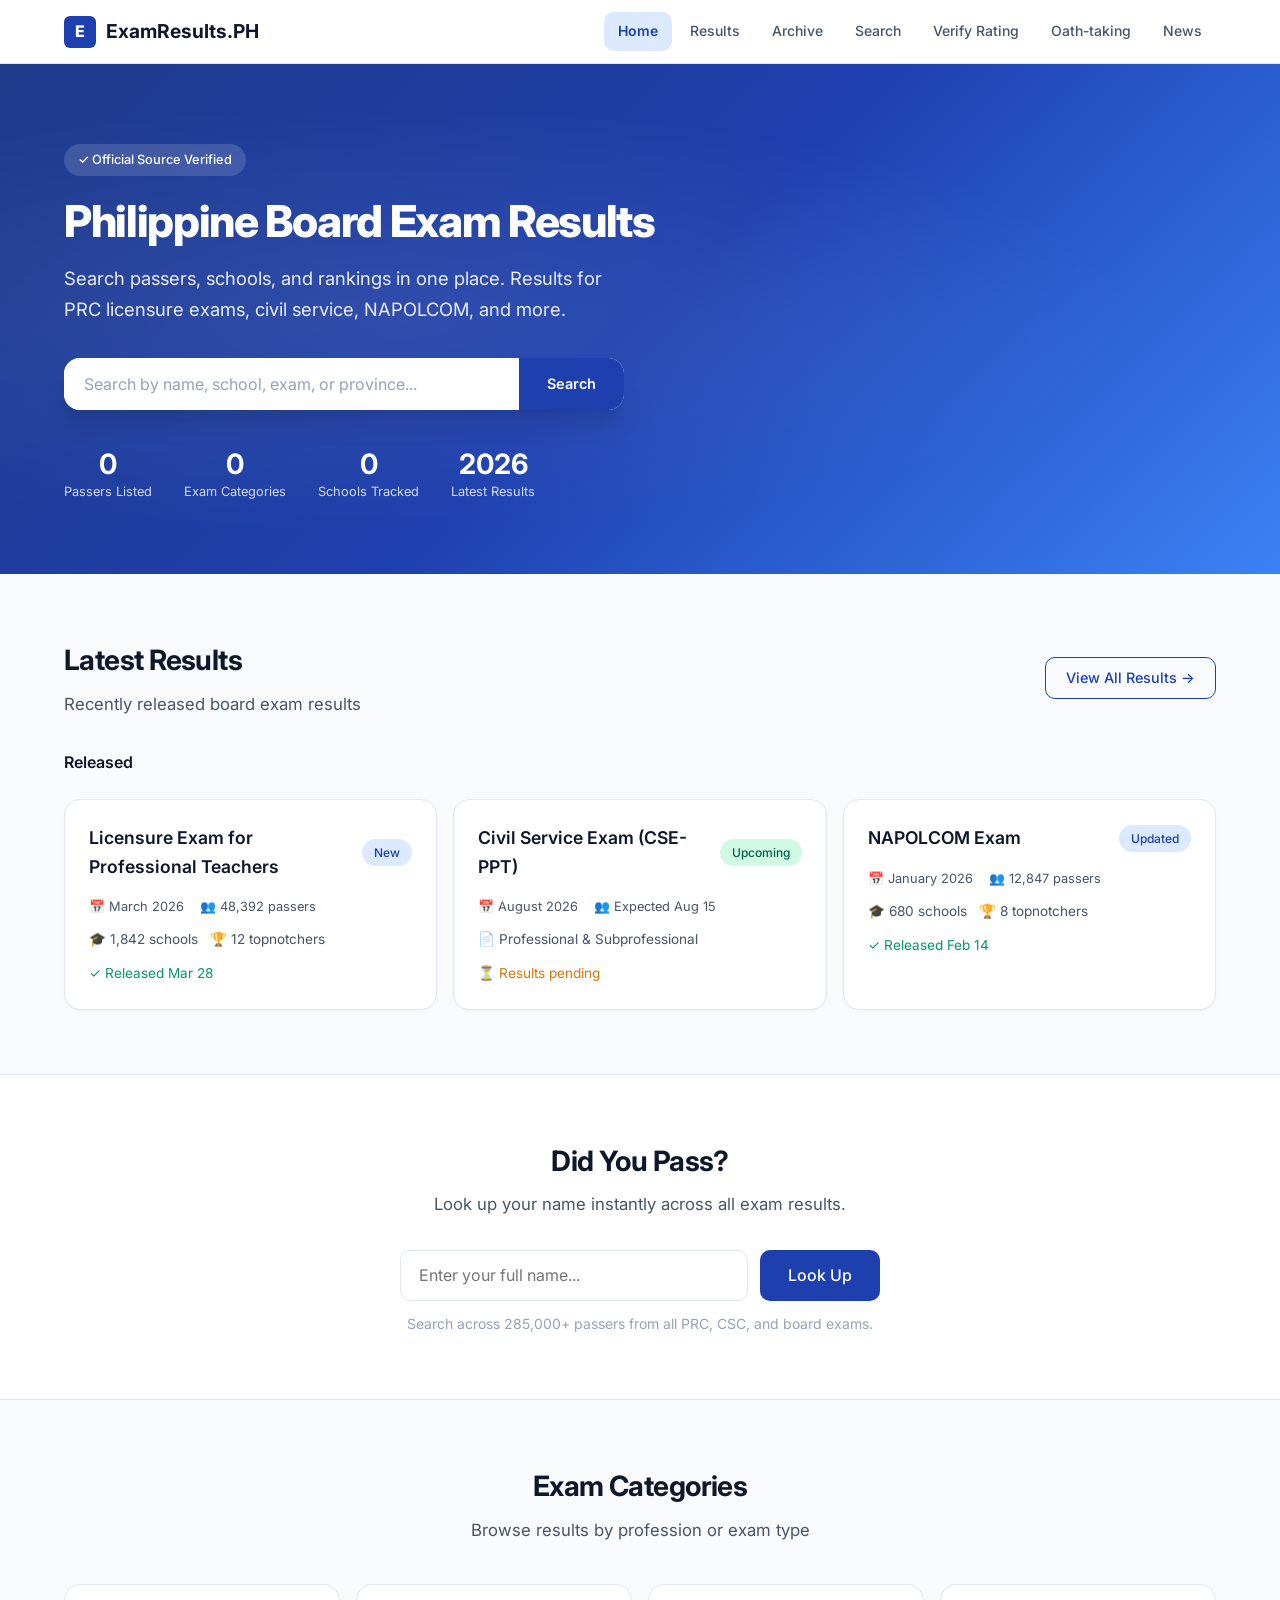
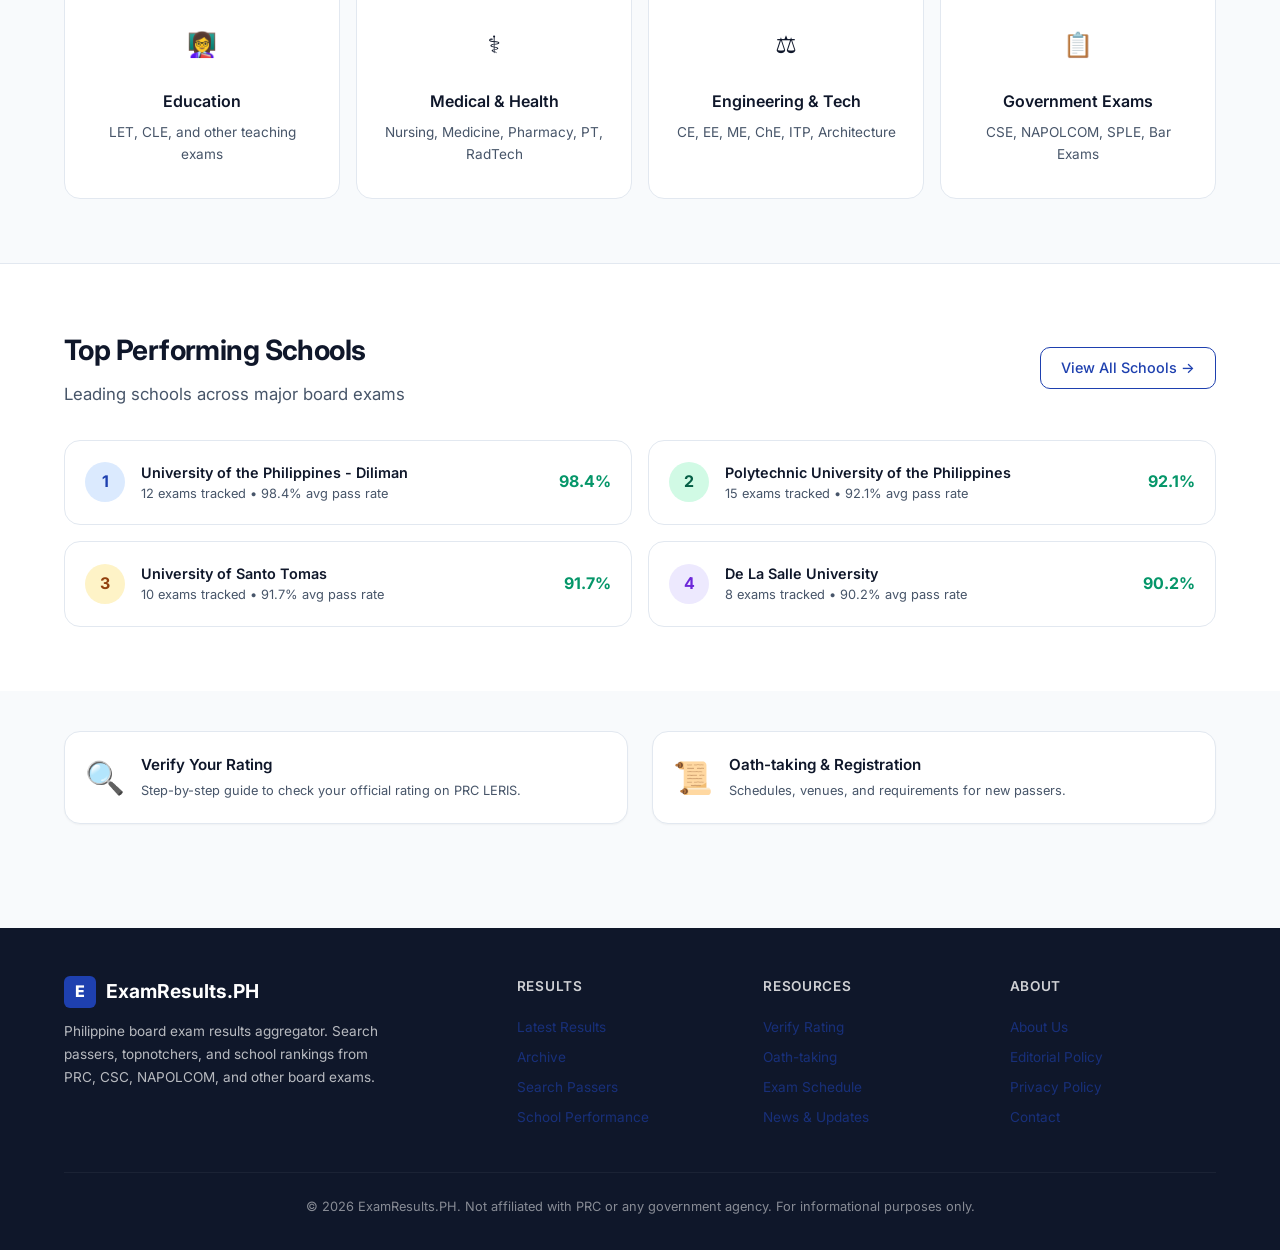
==== index.html @ b1b91e36 "Add files via upload" ====
<!DOCTYPE html>
<html lang="en">
<head>
  <meta charset="UTF-8">
  <meta name="viewport" content="width=device-width, initial-scale=1.0">
  <title>ExamResults.PH — Philippine Board Exam Results</title>
  <meta name="description" content="Search Philippine board exam passers, topnotchers, and school rankings. Results for PRC licensure exams, civil service, NAPOLCOM, and more.">
  <link rel="preconnect" href="https://fonts.googleapis.com">
  <link rel="preconnect" href="https://fonts.gstatic.com" crossorigin>
  <link href="https://fonts.googleapis.com/css2?family=Inter:wght@400;500;600;700;800&display=swap" rel="stylesheet">
  <link rel="stylesheet" href="assets/css/style.css">
  <link rel="canonical" href="https://examresults.ph/">
  <script type="application/ld+json">
  {
    "@context": "https://schema.org",
    "@type": "CollectionPage",
    "name": "Philippine Board Exam Results",
    "description": "Latest Philippine board exam results, passers list, topnotchers, and school rankings."
  }
  </script>
</head>
<body>

  <header class="site-header">
    <div class="header-inner">
      <a href="index.html" class="logo">
        <span class="logo-icon">E</span>
        <span>ExamResults.PH</span>
      </a>
      <nav class="nav" role="navigation" aria-label="Main navigation">
        <a href="index.html" class="active">Home</a>
        <a href="results.html">Results</a>
        <a href="archive.html">Archive</a>
        <a href="search.html">Search</a>
        <a href="verification.html">Verify Rating</a>
        <a href="oathtaking.html">Oath-taking</a>
        <a href="news.html">News</a>
      </nav>
      <button class="nav-toggle hide-desktop" aria-label="Toggle menu" aria-expanded="false">☰</button>
    </div>
  </header>

  <section class="hero">
    <div class="container">
      <div class="hero-content">
        <div class="hero-badge">✓ Official Source Verified</div>
        <h1 class="hero-title">Philippine Board Exam Results</h1>
        <p class="hero-text">Search passers, schools, and rankings in one place. Results for PRC licensure exams, civil service, NAPOLCOM, and more.</p>
        <form class="hero-search" action="search.html" method="get">
          <input type="text" name="q" placeholder="Search by name, school, exam, or province..." aria-label="Search exam results">
          <button type="submit">Search</button>
        </form>
        <div class="hero-stats">
          <div class="hero-stat">
            <div class="hero-stat-value" data-count="285000">0</div>
            <div class="hero-stat-label">Passers Listed</div>
          </div>
          <div class="hero-stat">
            <div class="hero-stat-value" data-count="180">0</div>
            <div class="hero-stat-label">Exam Categories</div>
          </div>
          <div class="hero-stat">
            <div class="hero-stat-value" data-count="2500">0</div>
            <div class="hero-stat-label">Schools Tracked</div>
          </div>
          <div class="hero-stat">
            <div class="hero-stat-value">2026</div>
            <div class="hero-stat-label">Latest Results</div>
          </div>
        </div>
      </div>
    </div>
  </section>

  <section class="section">
    <div class="container">
      <div class="flex items-center justify-between flex-wrap gap-4" style="margin-bottom:32px">
        <div>
          <h2 class="section-title">Latest Results</h2>
          <p class="section-subtitle" style="margin-bottom:0">Recently released board exam results</p>
        </div>
        <a href="results.html" class="btn btn-outline">View All Results →</a>
      </div>

      <div id="countdown-1"></div>

      <div class="grid" style="grid-template-columns: repeat(auto-fill, minmax(340px, 1fr)); gap:16px; margin-top:24px">
        <a href="exam.html" class="card" style="display:block; text-decoration:none; color:inherit">
          <div class="card-header flex items-center justify-between">
            <span class="card-title">Licensure Exam for Professional Teachers</span>
            <span class="result-card-badge">New</span>
          </div>
          <div class="card-subtitle" style="margin-bottom:12px">
            <span style="display:flex; gap:16px; font-size:0.8rem; color:var(--text-secondary)">
              <span>📅 March 2026</span>
              <span>👥 48,392 passers</span>
            </span>
          </div>
          <div style="font-size:0.85rem; color:var(--text-secondary); display:flex; gap:12px; flex-wrap:wrap">
            <span>🎓 1,842 schools</span>
            <span>🏆 12 topnotchers</span>
            <span style="color:var(--success)">✓ Released Mar 28</span>
          </div>
        </a>
        <a href="exam.html" class="card" style="display:block; text-decoration:none; color:inherit">
          <div class="card-header flex items-center justify-between">
            <span class="card-title">Civil Service Exam (CSE-PPT)</span>
            <span class="result-card-badge" style="background:#d1fae5; color:#065f46">Upcoming</span>
          </div>
          <div class="card-subtitle" style="margin-bottom:12px">
            <span style="display:flex; gap:16px; font-size:0.8rem; color:var(--text-secondary)">
              <span>📅 August 2026</span>
              <span>👥 Expected Aug 15</span>
            </span>
          </div>
          <div style="font-size:0.85rem; color:var(--text-secondary); display:flex; gap:12px; flex-wrap:wrap">
            <span>📄 Professional & Subprofessional</span>
            <span style="color:var(--warning)">⏳ Results pending</span>
          </div>
        </a>
        <a href="exam.html" class="card" style="display:block; text-decoration:none; color:inherit">
          <div class="card-header flex items-center justify-between">
            <span class="card-title">NAPOLCOM Exam</span>
            <span class="result-card-badge">Updated</span>
          </div>
          <div class="card-subtitle" style="margin-bottom:12px">
            <span style="display:flex; gap:16px; font-size:0.8rem; color:var(--text-secondary)">
              <span>📅 January 2026</span>
              <span>👥 12,847 passers</span>
            </span>
          </div>
          <div style="font-size:0.85rem; color:var(--text-secondary); display:flex; gap:12px; flex-wrap:wrap">
            <span>🎓 680 schools</span>
            <span>🏆 8 topnotchers</span>
            <span style="color:var(--success)">✓ Released Feb 14</span>
          </div>
        </a>
      </div>
    </div>
  </section>

  <section class="section" style="background:var(--surface); border-top:1px solid var(--border); border-bottom:1px solid var(--border)">
    <div class="container">
      <div style="max-width:720px; margin:0 auto; text-align:center">
        <h2 class="section-title" style="text-align:center">Did You Pass?</h2>
        <p class="section-subtitle" style="text-align:center; margin:0 auto 32px">Look up your name instantly across all exam results.</p>
        <form action="search.html" method="get" style="display:flex; gap:12px; max-width:480px; margin:0 auto">
          <input type="text" name="q" placeholder="Enter your full name..." style="flex:1; padding:14px 18px; border:1px solid var(--border); border-radius:var(--radius-md); font-size:1rem; font-family:var(--font); outline:none" aria-label="Search your name">
          <button type="submit" class="btn btn-primary btn-lg">Look Up</button>
        </form>
        <p class="text-muted text-sm" style="margin-top:12px">Search across 285,000+ passers from all PRC, CSC, and board exams.</p>
      </div>
    </div>
  </section>

  <section class="section">
    <div class="container">
      <h2 class="section-title" style="text-align:center">Exam Categories</h2>
      <p class="section-subtitle" style="text-align:center; margin:0 auto 40px">Browse results by profession or exam type</p>
      <div class="grid grid-4" style="gap:16px">
        <a href="results.html" class="feature-card" style="text-decoration:none; color:inherit">
          <div class="feature-icon blue">👩‍🏫</div>
          <h3>Education</h3>
          <p>LET, CLE, and other teaching exams</p>
        </a>
        <a href="results.html" class="feature-card" style="text-decoration:none; color:inherit">
          <div class="feature-icon green">⚕️</div>
          <h3>Medical & Health</h3>
          <p>Nursing, Medicine, Pharmacy, PT, RadTech</p>
        </a>
        <a href="results.html" class="feature-card" style="text-decoration:none; color:inherit">
          <div class="feature-icon amber">⚖️</div>
          <h3>Engineering & Tech</h3>
          <p>CE, EE, ME, ChE, ITP, Architecture</p>
        </a>
        <a href="results.html" class="feature-card" style="text-decoration:none; color:inherit">
          <div class="feature-icon purple">📋</div>
          <h3>Government Exams</h3>
          <p>CSE, NAPOLCOM, SPLE, Bar Exams</p>
        </a>
      </div>
    </div>
  </section>

  <section class="section" style="background:var(--surface); border-top:1px solid var(--border)">
    <div class="container">
      <div class="flex items-center justify-between flex-wrap gap-4" style="margin-bottom:32px">
        <div>
          <h2 class="section-title">Top Performing Schools</h2>
          <p class="section-subtitle" style="margin-bottom:0">Leading schools across major board exams</p>
        </div>
        <a href="schools.html" class="btn btn-outline">View All Schools →</a>
      </div>
      <div class="grid grid-2" style="gap:16px">
        <div class="school-card">
          <div class="rank-badge">1</div>
          <div class="school-info">
            <div class="school-name">University of the Philippines - Diliman</div>
            <div class="school-meta">12 exams tracked • 98.4% avg pass rate</div>
          </div>
          <div class="pass-rate">98.4%</div>
        </div>
        <div class="school-card">
          <div class="rank-badge" style="background:#d1fae5; color:#065f46">2</div>
          <div class="school-info">
            <div class="school-name">Polytechnic University of the Philippines</div>
            <div class="school-meta">15 exams tracked • 92.1% avg pass rate</div>
          </div>
          <div class="pass-rate">92.1%</div>
        </div>
        <div class="school-card">
          <div class="rank-badge" style="background:#fef3c7; color:#92400e">3</div>
          <div class="school-info">
            <div class="school-name">University of Santo Tomas</div>
            <div class="school-meta">10 exams tracked • 91.7% avg pass rate</div>
          </div>
          <div class="pass-rate">91.7%</div>
        </div>
        <div class="school-card">
          <div class="rank-badge" style="background:#ede9fe; color:#6d28d9">4</div>
          <div class="school-info">
            <div class="school-name">De La Salle University</div>
            <div class="school-meta">8 exams tracked • 90.2% avg pass rate</div>
          </div>
          <div class="pass-rate">90.2%</div>
        </div>
      </div>
    </div>
  </section>

  <section class="section section-sm">
    <div class="container">
      <div class="grid grid-2" style="gap:24px">
        <a href="verification.html" class="card" style="display:flex; align-items:center; gap:16px; text-decoration:none; color:inherit; padding:20px">
          <span style="font-size:2rem">🔍</span>
          <div>
            <h3 style="font-size:0.95rem; font-weight:600">Verify Your Rating</h3>
            <p style="font-size:0.8rem; color:var(--text-secondary); margin-top:4px">Step-by-step guide to check your official rating on PRC LERIS.</p>
          </div>
        </a>
        <a href="oathtaking.html" class="card" style="display:flex; align-items:center; gap:16px; text-decoration:none; color:inherit; padding:20px">
          <span style="font-size:2rem">📜</span>
          <div>
            <h3 style="font-size:0.95rem; font-weight:600">Oath-taking & Registration</h3>
            <p style="font-size:0.8rem; color:var(--text-secondary); margin-top:4px">Schedules, venues, and requirements for new passers.</p>
          </div>
        </a>
      </div>
    </div>
  </section>

  <footer class="site-footer">
    <div class="container">
      <div class="footer-grid">
        <div class="footer-brand">
          <div class="logo"><span class="logo-icon">E</span> ExamResults.PH</div>
          <p>Philippine board exam results aggregator. Search passers, topnotchers, and school rankings from PRC, CSC, NAPOLCOM, and other board exams.</p>
        </div>
        <div class="footer-col">
          <h4>Results</h4>
          <a href="results.html">Latest Results</a>
          <a href="archive.html">Archive</a>
          <a href="search.html">Search Passers</a>
          <a href="schools.html">School Performance</a>
        </div>
        <div class="footer-col">
          <h4>Resources</h4>
          <a href="verification.html">Verify Rating</a>
          <a href="oathtaking.html">Oath-taking</a>
          <a href="schedule.html">Exam Schedule</a>
          <a href="news.html">News & Updates</a>
        </div>
        <div class="footer-col">
          <h4>About</h4>
          <a href="about.html">About Us</a>
          <a href="about.html">Editorial Policy</a>
          <a href="about.html">Privacy Policy</a>
          <a href="about.html">Contact</a>
        </div>
      </div>
      <div class="footer-bottom">
        &copy; <span id="year">2026</span> ExamResults.PH. Not affiliated with PRC or any government agency. For informational purposes only.
      </div>
    </div>
  </footer>

  <button class="back-to-top" aria-label="Back to top">↑</button>

  <script src="assets/js/main.js"></script>
</body>
</html>
---- assets/css/style.css ----
:root {
  --primary: #1e40af;
  --primary-light: #3b82f6;
  --primary-lighter: #dbeafe;
  --primary-dark: #1e3a8a;
  --accent: #0ea5e9;
  --success: #059669;
  --warning: #d97706;
  --danger: #dc2626;
  --white: #ffffff;
  --bg: #f8fafc;
  --surface: #ffffff;
  --surface-hover: #f1f5f9;
  --border: #e2e8f0;
  --border-light: #f1f5f9;
  --text: #0f172a;
  --text-secondary: #475569;
  --text-muted: #94a3b8;
  --text-inverse: #ffffff;
  --radius-sm: 6px;
  --radius-md: 10px;
  --radius-lg: 16px;
  --radius-xl: 24px;
  --shadow-xs: 0 1px 2px rgba(0,0,0,0.04);
  --shadow-sm: 0 1px 3px rgba(0,0,0,0.06), 0 1px 2px rgba(0,0,0,0.04);
  --shadow-md: 0 4px 6px -1px rgba(0,0,0,0.07), 0 2px 4px -1px rgba(0,0,0,0.04);
  --shadow-lg: 0 10px 15px -3px rgba(0,0,0,0.08), 0 4px 6px -2px rgba(0,0,0,0.04);
  --shadow-xl: 0 20px 25px -5px rgba(0,0,0,0.1), 0 10px 10px -5px rgba(0,0,0,0.04);
  --font: 'Inter', -apple-system, BlinkMacSystemFont, 'Segoe UI', system-ui, sans-serif;
  --max-width: 1200px;
  --header-h: 64px;
}

*, *::before, *::after { box-sizing: border-box; margin: 0; padding: 0; }

html { scroll-behavior: smooth; }

body {
  font-family: var(--font);
  color: var(--text);
  background: var(--bg);
  line-height: 1.6;
  -webkit-font-smoothing: antialiased;
}

a { color: var(--primary); text-decoration: none; transition: color 0.2s; }
a:hover { color: var(--primary-light); }

img { max-width: 100%; height: auto; display: block; }

/* ─── Utilities ─── */
.container { max-width: var(--max-width); margin: 0 auto; padding: 0 24px; }

.sr-only {
  position: absolute; width: 1px; height: 1px; padding: 0; margin: -1px;
  overflow: hidden; clip: rect(0,0,0,0); border: 0;
}

.section { padding: 64px 0; }
.section-sm { padding: 40px 0; }

.section-title {
  font-size: 1.75rem; font-weight: 700; margin-bottom: 8px; letter-spacing: -0.02em;
}
.section-subtitle {
  font-size: 1.05rem; color: var(--text-secondary); margin-bottom: 32px; max-width: 640px;
}

.text-center { text-align: center; }
.text-muted { color: var(--text-muted); }
.text-sm { font-size: 0.875rem; }
.text-xs { font-size: 0.75rem; }

.flex { display: flex; }
.flex-col { flex-direction: column; }
.items-center { align-items: center; }
.justify-between { justify-content: space-between; }
.justify-center { justify-content: center; }
.gap-1 { gap: 4px; }
.gap-2 { gap: 8px; }
.gap-3 { gap: 12px; }
.gap-4 { gap: 16px; }
.gap-6 { gap: 24px; }
.gap-8 { gap: 32px; }
.flex-wrap { flex-wrap: wrap; }
.flex-1 { flex: 1; }

.grid { display: grid; }
.grid-2 { grid-template-columns: repeat(2, 1fr); }
.grid-3 { grid-template-columns: repeat(3, 1fr); }
.grid-4 { grid-template-columns: repeat(4, 1fr); }

@media (max-width: 768px) {
  .grid-2, .grid-3, .grid-4 { grid-template-columns: 1fr; }
}

/* ─── Buttons ─── */
.btn {
  display: inline-flex; align-items: center; justify-content: center; gap: 8px;
  padding: 10px 20px; font-size: 0.9rem; font-weight: 500; font-family: var(--font);
  border-radius: var(--radius-md); border: none; cursor: pointer;
  transition: all 0.2s; line-height: 1.4;
}
.btn-primary { background: var(--primary); color: var(--white); }
.btn-primary:hover { background: var(--primary-dark); color: var(--white); transform: translateY(-1px); box-shadow: var(--shadow-md); }
.btn-outline { background: transparent; color: var(--primary); border: 1.5px solid var(--primary); }
.btn-outline:hover { background: var(--primary-lighter); transform: translateY(-1px); }
.btn-ghost { background: transparent; color: var(--text-secondary); }
.btn-ghost:hover { background: var(--surface-hover); color: var(--text); }
.btn-sm { padding: 6px 14px; font-size: 0.8rem; }
.btn-lg { padding: 14px 28px; font-size: 1rem; }
.btn-icon { width: 40px; height: 40px; padding: 0; border-radius: var(--radius-md); }

/* ─── Header / Nav ─── */
.site-header {
  position: sticky; top: 0; z-index: 100; background: rgba(255,255,255,0.92);
  backdrop-filter: blur(12px); -webkit-backdrop-filter: blur(12px);
  border-bottom: 1px solid var(--border); height: var(--header-h);
}
.header-inner {
  max-width: var(--max-width); margin: 0 auto; padding: 0 24px;
  display: flex; align-items: center; justify-content: space-between; height: 100%;
}
.logo { display: flex; align-items: center; gap: 10px; font-weight: 700; font-size: 1.2rem; color: var(--text); }
.logo:hover { color: var(--text); }
.logo-icon { width: 32px; height: 32px; background: var(--primary); border-radius: var(--radius-sm); display: flex; align-items: center; justify-content: center; color: white; font-weight: 800; font-size: 1rem; }
.nav { display: flex; align-items: center; gap: 4px; }
.nav a {
  padding: 8px 14px; font-size: 0.875rem; font-weight: 500; color: var(--text-secondary);
  border-radius: var(--radius-md); transition: all 0.2s;
}
.nav a:hover,
.nav a.active { background: var(--primary-lighter); color: var(--primary); }
.nav a.active { font-weight: 600; }
.nav-toggle { display: none; background: none; border: none; font-size: 1.5rem; color: var(--text); cursor: pointer; padding: 4px; }

@media (max-width: 900px) {
  .nav { display: none; position: absolute; top: var(--header-h); left: 0; right: 0; background: var(--white); flex-direction: column; padding: 16px; border-bottom: 1px solid var(--border); box-shadow: var(--shadow-lg); }
  .nav.open { display: flex; }
  .nav a { width: 100%; padding: 12px 16px; }
  .nav-toggle { display: block; }
}

/* ─── Hero ─── */
.hero {
  background: linear-gradient(135deg, var(--primary-dark) 0%, var(--primary) 50%, var(--primary-light) 100%);
  color: var(--white); padding: 80px 0 72px; position: relative; overflow: hidden;
  isolation: isolate;
}
.hero::before {
  content: ''; position: absolute; inset: 0;
  background: radial-gradient(ellipse at 30% 50%, rgba(255,255,255,0.08) 0%, transparent 60%);
  pointer-events: none;
}
.hero-content { position: relative; z-index: 1; max-width: 720px; }
.hero-badge {
  display: inline-flex; align-items: center; gap: 6px;
  background: rgba(255,255,255,0.15); backdrop-filter: blur(4px);
  padding: 6px 14px; border-radius: 999px; font-size: 0.8rem; font-weight: 500; margin-bottom: 20px;
}
.hero-title { font-size: 2.75rem; font-weight: 800; line-height: 1.15; letter-spacing: -0.03em; margin-bottom: 16px; }
.hero-text { font-size: 1.15rem; opacity: 0.9; line-height: 1.7; margin-bottom: 32px; max-width: 560px; }

.hero-search {
  display: flex; gap: 0; max-width: 560px; background: var(--white);
  border-radius: var(--radius-lg); overflow: hidden; box-shadow: var(--shadow-xl);
}
.hero-search input {
  flex: 1; border: none; padding: 16px 20px; font-size: 1rem; font-family: var(--font);
  outline: none; color: var(--text);
}
.hero-search input::placeholder { color: var(--text-muted); }
.hero-search button {
  padding: 16px 28px; background: var(--primary); color: var(--white); border: none;
  font-weight: 600; font-size: 0.9rem; cursor: pointer; font-family: var(--font);
  transition: background 0.2s;
}
.hero-search button:hover { background: var(--primary-dark); }

.hero-stats { display: flex; gap: 32px; margin-top: 40px; flex-wrap: wrap; }
.hero-stat { text-align: center; }
.hero-stat-value { font-size: 1.75rem; font-weight: 700; line-height: 1; }
.hero-stat-label { font-size: 0.8rem; opacity: 0.8; margin-top: 4px; }

@media (max-width: 768px) {
  .hero { padding: 48px 0 40px; }
  .hero-title { font-size: 1.75rem; }
  .hero-text { font-size: 1rem; }
  .hero-search { flex-direction: column; }
  .hero-search button { padding: 14px; }
  .hero-stats { gap: 20px; }
}

/* ─── Cards ─── */
.card {
  background: var(--surface); border-radius: var(--radius-lg);
  border: 1px solid var(--border); padding: 24px;
  transition: all 0.25s; box-shadow: var(--shadow-xs);
}
.card:hover { box-shadow: var(--shadow-md); border-color: var(--primary-lighter); }
.card-header { margin-bottom: 16px; }
.card-title { font-size: 1.1rem; font-weight: 600; }
.card-subtitle { font-size: 0.85rem; color: var(--text-secondary); margin-top: 4px; }

/* ─── Exam Cards / Result Cards ─── */
.result-card {
  display: flex; align-items: center; justify-content: space-between;
  padding: 16px 20px; background: var(--surface); border-radius: var(--radius-md);
  border: 1px solid var(--border); transition: all 0.2s; gap: 16px;
}
.result-card:hover { border-color: var(--primary-light); box-shadow: var(--shadow-sm); }
.result-card-info { flex: 1; min-width: 0; }
.result-card-name { font-weight: 600; font-size: 0.95rem; }
.result-card-meta { font-size: 0.8rem; color: var(--text-secondary); margin-top: 2px; }
.result-card-badge {
  padding: 4px 12px; border-radius: 999px; font-size: 0.75rem; font-weight: 500;
  background: var(--primary-lighter); color: var(--primary); white-space: nowrap;
}
.result-card .rank { font-weight: 700; color: var(--primary); font-size: 1rem; min-width: 32px; }

/* ─── Table ─── */
.table-wrap {
  overflow-x: auto; border-radius: var(--radius-lg);
  border: 1px solid var(--border); background: var(--surface);
}
table { width: 100%; border-collapse: collapse; }
th, td { padding: 12px 16px; text-align: left; font-size: 0.875rem; }
th { background: var(--bg); font-weight: 600; color: var(--text-secondary); font-size: 0.8rem; text-transform: uppercase; letter-spacing: 0.04em; }
td { border-top: 1px solid var(--border-light); }
tr:hover td { background: var(--surface-hover); }

/* ─── Stat Cards ─── */
.stat-card {
  background: var(--surface); border-radius: var(--radius-lg); padding: 24px;
  border: 1px solid var(--border); text-align: center;
  transition: all 0.2s;
}
.stat-card:hover { box-shadow: var(--shadow-md); transform: translateY(-2px); }
.stat-icon {
  width: 48px; height: 48px; border-radius: var(--radius-md);
  display: inline-flex; align-items: center; justify-content: center;
  font-size: 1.25rem; margin-bottom: 12px;
}
.stat-icon.blue { background: var(--primary-lighter); color: var(--primary); }
.stat-icon.green { background: #d1fae5; color: var(--success); }
.stat-icon.amber { background: #fef3c7; color: var(--warning); }
.stat-icon.purple { background: #ede9fe; color: #7c3aed; }
.stat-value { font-size: 1.75rem; font-weight: 700; line-height: 1.2; }
.stat-label { font-size: 0.85rem; color: var(--text-secondary); margin-top: 4px; }

/* ─── Filters ─── */
.filter-bar {
  display: flex; gap: 12px; flex-wrap: wrap; align-items: center;
  padding: 20px; background: var(--surface); border-radius: var(--radius-lg);
  border: 1px solid var(--border); margin-bottom: 24px;
}
.filter-bar select, .filter-bar input {
  padding: 10px 14px; border: 1px solid var(--border); border-radius: var(--radius-md);
  font-size: 0.875rem; font-family: var(--font); background: var(--white);
  color: var(--text); outline: none; transition: border-color 0.2s;
  min-width: 160px;
}
.filter-bar select:focus, .filter-bar input:focus { border-color: var(--primary-light); box-shadow: 0 0 0 3px rgba(59,130,246,0.1); }
.filter-bar .search-input { flex: 1; min-width: 200px; }

@media (max-width: 768px) {
  .filter-bar { flex-direction: column; }
  .filter-bar select, .filter-bar input { width: 100%; min-width: 0; }
}

.pill-filters { display: flex; gap: 8px; flex-wrap: wrap; margin-bottom: 24px; }
.pill {
  padding: 6px 16px; border-radius: 999px; font-size: 0.8rem; font-weight: 500;
  background: var(--surface); border: 1px solid var(--border); color: var(--text-secondary);
  cursor: pointer; transition: all 0.2s; font-family: var(--font);
}
.pill:hover { border-color: var(--primary-light); color: var(--primary); }
.pill.active { background: var(--primary); color: var(--white); border-color: var(--primary); }

/* ─── Sidebar ─── */
.sidebar-panel {
  background: var(--surface); border-radius: var(--radius-lg);
  border: 1px solid var(--border); padding: 24px; position: sticky; top: calc(var(--header-h) + 24px);
}
.sidebar-panel h3 { font-size: 0.9rem; font-weight: 600; margin-bottom: 16px; padding-bottom: 12px; border-bottom: 1px solid var(--border); }
.sidebar-item { display: flex; align-items: center; gap: 12px; padding: 10px 0; font-size: 0.85rem; color: var(--text-secondary); border-bottom: 1px solid var(--border-light); }
.sidebar-item:last-child { border-bottom: none; }
.sidebar-item:hover { color: var(--primary); }
.sidebar-item-icon { width: 20px; text-align: center; }

/* ─── Two-column layout ─── */
.layout-two { display: grid; grid-template-columns: 1fr 320px; gap: 32px; align-items: start; }
@media (max-width: 900px) { .layout-two { grid-template-columns: 1fr; } }

/* ─── Breadcrumbs ─── */
.breadcrumbs {
  display: flex; align-items: center; gap: 8px; font-size: 0.8rem;
  color: var(--text-muted); margin-bottom: 24px; flex-wrap: wrap;
}
.breadcrumbs a { color: var(--text-muted); }
.breadcrumbs a:hover { color: var(--primary); }
.breadcrumbs span { color: var(--text-secondary); }

/* ─── Page Header ─── */
.page-header {
  background: var(--surface); border-bottom: 1px solid var(--border); padding: 32px 0;
}
.page-header h1 { font-size: 1.75rem; font-weight: 700; letter-spacing: -0.02em; }
.page-header p { color: var(--text-secondary); margin-top: 8px; max-width: 600px; }

/* ─── Guide / Article ─── */
.guide { max-width: 720px; }
.guide h2 { font-size: 1.35rem; font-weight: 700; margin: 32px 0 12px; }
.guide h3 { font-size: 1.1rem; font-weight: 600; margin: 24px 0 8px; }
.guide p { font-size: 0.95rem; color: var(--text-secondary); line-height: 1.75; margin-bottom: 16px; }
.guide ul, .guide ol { padding-left: 20px; margin-bottom: 16px; }
.guide li { font-size: 0.95rem; color: var(--text-secondary); line-height: 1.75; margin-bottom: 8px; }
.guide .step {
  display: flex; gap: 16px; padding: 20px; background: var(--bg); border-radius: var(--radius-md);
  margin-bottom: 12px; border-left: 3px solid var(--primary);
}
.guide .step-num {
  width: 32px; height: 32px; border-radius: 50%; background: var(--primary);
  color: white; display: flex; align-items: center; justify-content: center;
  font-weight: 700; font-size: 0.85rem; flex-shrink: 0;
}
.guide .step-content { flex: 1; }
.guide .step-content p { margin-bottom: 0; }

.info-box {
  padding: 16px 20px; border-radius: var(--radius-md); margin-bottom: 16px;
  font-size: 0.9rem; border-left: 3px solid;
}
.info-box.info { background: var(--primary-lighter); border-color: var(--primary); color: var(--primary-dark); }
.info-box.warning { background: #fef3c7; border-color: var(--warning); color: #92400e; }
.info-box.success { background: #d1fae5; border-color: var(--success); color: #065f46; }

/* ─── Features Grid ─── */
.feature-card {
  text-align: center; padding: 32px 24px; background: var(--surface);
  border-radius: var(--radius-lg); border: 1px solid var(--border);
  transition: all 0.25s;
}
.feature-card:hover { box-shadow: var(--shadow-md); transform: translateY(-4px); }
.feature-icon {
  width: 56px; height: 56px; border-radius: var(--radius-md);
  display: inline-flex; align-items: center; justify-content: center;
  font-size: 1.5rem; margin-bottom: 16px;
}
.feature-card h3 { font-size: 1rem; font-weight: 600; margin-bottom: 8px; }
.feature-card p { font-size: 0.85rem; color: var(--text-secondary); line-height: 1.6; }

/* ─── News / Blog cards ─── */
.news-card {
  background: var(--surface); border-radius: var(--radius-lg);
  border: 1px solid var(--border); overflow: hidden;
  transition: all 0.25s;
}
.news-card:hover { box-shadow: var(--shadow-md); transform: translateY(-2px); }
.news-card-body { padding: 20px; }
.news-card-tag {
  display: inline-block; padding: 3px 10px; border-radius: 999px;
  font-size: 0.7rem; font-weight: 600; background: var(--primary-lighter);
  color: var(--primary); margin-bottom: 8px; text-transform: uppercase; letter-spacing: 0.04em;
}
.news-card h3 { font-size: 1rem; font-weight: 600; margin-bottom: 8px; }
.news-card p { font-size: 0.85rem; color: var(--text-secondary); line-height: 1.6; }
.news-card-date { font-size: 0.75rem; color: var(--text-muted); margin-top: 12px; }

/* ─── Footer ─── */
.site-footer {
  background: var(--text); color: var(--text-inverse); padding: 48px 0 32px;
  margin-top: 64px;
}
.footer-grid { display: grid; grid-template-columns: 2fr 1fr 1fr 1fr; gap: 40px; }
.footer-brand .logo { color: var(--white); margin-bottom: 12px; }
.footer-brand p { font-size: 0.85rem; opacity: 0.7; line-height: 1.7; max-width: 320px; }
.footer-col h4 { font-size: 0.85rem; font-weight: 600; margin-bottom: 16px; text-transform: uppercase; letter-spacing: 0.05em; opacity: 0.8; }
.footer-col a { display: block; font-size: 0.85rem; opacity: 0.6; padding: 4px 0; }
.footer-col a:hover { opacity: 1; color: var(--white); }
.footer-bottom { margin-top: 40px; padding-top: 24px; border-top: 1px solid rgba(255,255,255,0.1); font-size: 0.8rem; opacity: 0.5; text-align: center; }

@media (max-width: 768px) {
  .footer-grid { grid-template-columns: 1fr 1fr; gap: 32px; }
}
@media (max-width: 480px) {
  .footer-grid { grid-template-columns: 1fr; }
}

/* ─── Pagination ─── */
.pagination { display: flex; align-items: center; justify-content: center; gap: 6px; margin-top: 32px; }
.pagination a {
  display: flex; align-items: center; justify-content: center; width: 36px; height: 36px;
  border-radius: var(--radius-sm); font-size: 0.85rem; font-weight: 500;
  border: 1px solid var(--border); color: var(--text-secondary); transition: all 0.2s;
}
.pagination a:hover { border-color: var(--primary-light); color: var(--primary); }
.pagination a.active { background: var(--primary); color: var(--white); border-color: var(--primary); }
.pagination .dots { border: none; color: var(--text-muted); }

/* ─── Countdown ─── */
.countdown { display: flex; gap: 16px; margin-top: 24px; }
.countdown-item { text-align: center; }
.countdown-num {
  width: 56px; height: 56px; background: rgba(255,255,255,0.12); backdrop-filter: blur(4px);
  border-radius: var(--radius-md); display: flex; align-items: center; justify-content: center;
  font-size: 1.5rem; font-weight: 700;
}
.countdown-label { font-size: 0.7rem; opacity: 0.7; margin-top: 4px; text-transform: uppercase; }

/* ─── Topnotchers ─── */
.topnotcher {
  display: flex; align-items: center; gap: 16px; padding: 16px;
  background: linear-gradient(135deg, #fef3c7, #fde68a); border-radius: var(--radius-md);
  margin-bottom: 8px;
}
.topnotcher .medal { font-size: 1.5rem; }
.topnotcher .info { flex: 1; }
.topnotcher .name { font-weight: 700; }
.topnotcher .school { font-size: 0.8rem; color: var(--text-secondary); }
.topnotcher .rating { font-weight: 700; color: var(--warning); font-size: 1.1rem; }

/* ─── School Card ─── */
.school-card {
  background: var(--surface); border-radius: var(--radius-lg);
  border: 1px solid var(--border); padding: 20px; transition: all 0.2s;
  display: flex; align-items: center; gap: 16px;
}
.school-card:hover { box-shadow: var(--shadow-sm); }
.school-card .rank-badge {
  width: 40px; height: 40px; border-radius: 50%; background: var(--primary-lighter);
  color: var(--primary); display: flex; align-items: center; justify-content: center;
  font-weight: 700; font-size: 1rem; flex-shrink: 0;
}
.school-card .school-info { flex: 1; }
.school-card .school-name { font-weight: 600; font-size: 0.9rem; }
.school-card .school-meta { font-size: 0.8rem; color: var(--text-secondary); }
.school-card .pass-rate { font-weight: 700; color: var(--success); }

/* ─── Tabs ─── */
.tabs { display: flex; gap: 0; border-bottom: 2px solid var(--border); margin-bottom: 24px; }
.tab {
  padding: 12px 24px; font-size: 0.875rem; font-weight: 500; color: var(--text-secondary);
  cursor: pointer; border: none; background: none; font-family: var(--font);
  border-bottom: 2px solid transparent; margin-bottom: -2px; transition: all 0.2s;
}
.tab:hover { color: var(--text); }
.tab.active { color: var(--primary); border-bottom-color: var(--primary); }

.tab-content { display: none; }
.tab-content.active { display: block; }

/* ─── FAQ ─── */
.faq-item { border-bottom: 1px solid var(--border); }
.faq-question {
  width: 100%; text-align: left; padding: 16px 0; font-size: 0.95rem;
  font-weight: 500; background: none; border: none; cursor: pointer;
  font-family: var(--font); color: var(--text); display: flex;
  justify-content: space-between; align-items: center; gap: 12px;
}
.faq-question::after {
  content: '+'; font-size: 1.25rem; font-weight: 300; color: var(--text-muted);
  transition: transform 0.2s; flex-shrink: 0;
}
.faq-question.open::after { content: '−'; }
.faq-answer { max-height: 0; overflow: hidden; transition: max-height 0.3s ease, padding 0.3s ease; }
.faq-answer.open { max-height: 500px; padding-bottom: 16px; }
.faq-answer p { font-size: 0.9rem; color: var(--text-secondary); line-height: 1.7; }

/* ─── Alert / Toast ─── */
.alert-bar {
  background: var(--primary-lighter); border: 1px solid var(--primary-light);
  color: var(--primary-dark); padding: 12px 20px; border-radius: var(--radius-md);
  display: flex; align-items: center; gap: 12px; font-size: 0.9rem; margin-bottom: 24px;
}

/* ─── Skeleton ─── */
.skeleton {
  background: linear-gradient(90deg, var(--border-light) 25%, var(--border) 50%, var(--border-light) 75%);
  background-size: 200% 100%; animation: shimmer 1.5s infinite;
  border-radius: var(--radius-sm);
}
@keyframes shimmer { 0% { background-position: 200% 0; } 100% { background-position: -200% 0; } }

/* ─── Empty State ─── */
.empty-state { text-align: center; padding: 48px 24px; }
.empty-state-icon { font-size: 3rem; margin-bottom: 16px; opacity: 0.3; }
.empty-state h3 { font-size: 1.1rem; margin-bottom: 8px; }
.empty-state p { color: var(--text-secondary); font-size: 0.9rem; }

/* ─── Back to Top ─── */
.back-to-top {
  position: fixed; bottom: 32px; right: 32px; width: 44px; height: 44px;
  border-radius: 50%; background: var(--primary); color: white; border: none;
  font-size: 1.25rem; cursor: pointer; box-shadow: var(--shadow-lg);
  opacity: 0; transform: translateY(20px); transition: all 0.3s;
  pointer-events: none; z-index: 50;
}
.back-to-top.visible { opacity: 1; transform: translateY(0); pointer-events: auto; }
.back-to-top:hover { background: var(--primary-dark); transform: translateY(-2px); }

/* ─── Responsive ─── */
@media (max-width: 768px) {
  .section { padding: 40px 0; }
  .section-title { font-size: 1.35rem; }
  .container { padding: 0 16px; }
  .hide-mobile { display: none !important; }
}
@media (min-width: 769px) {
  .hide-desktop { display: none !important; }
}

/* ─── Print ─── */
@media print {
  .site-header, .site-footer, .back-to-top, .sidebar-panel, .filter-bar { display: none !important; }
  body { background: white; }
  .card { box-shadow: none; border: 1px solid #ddd; }
}
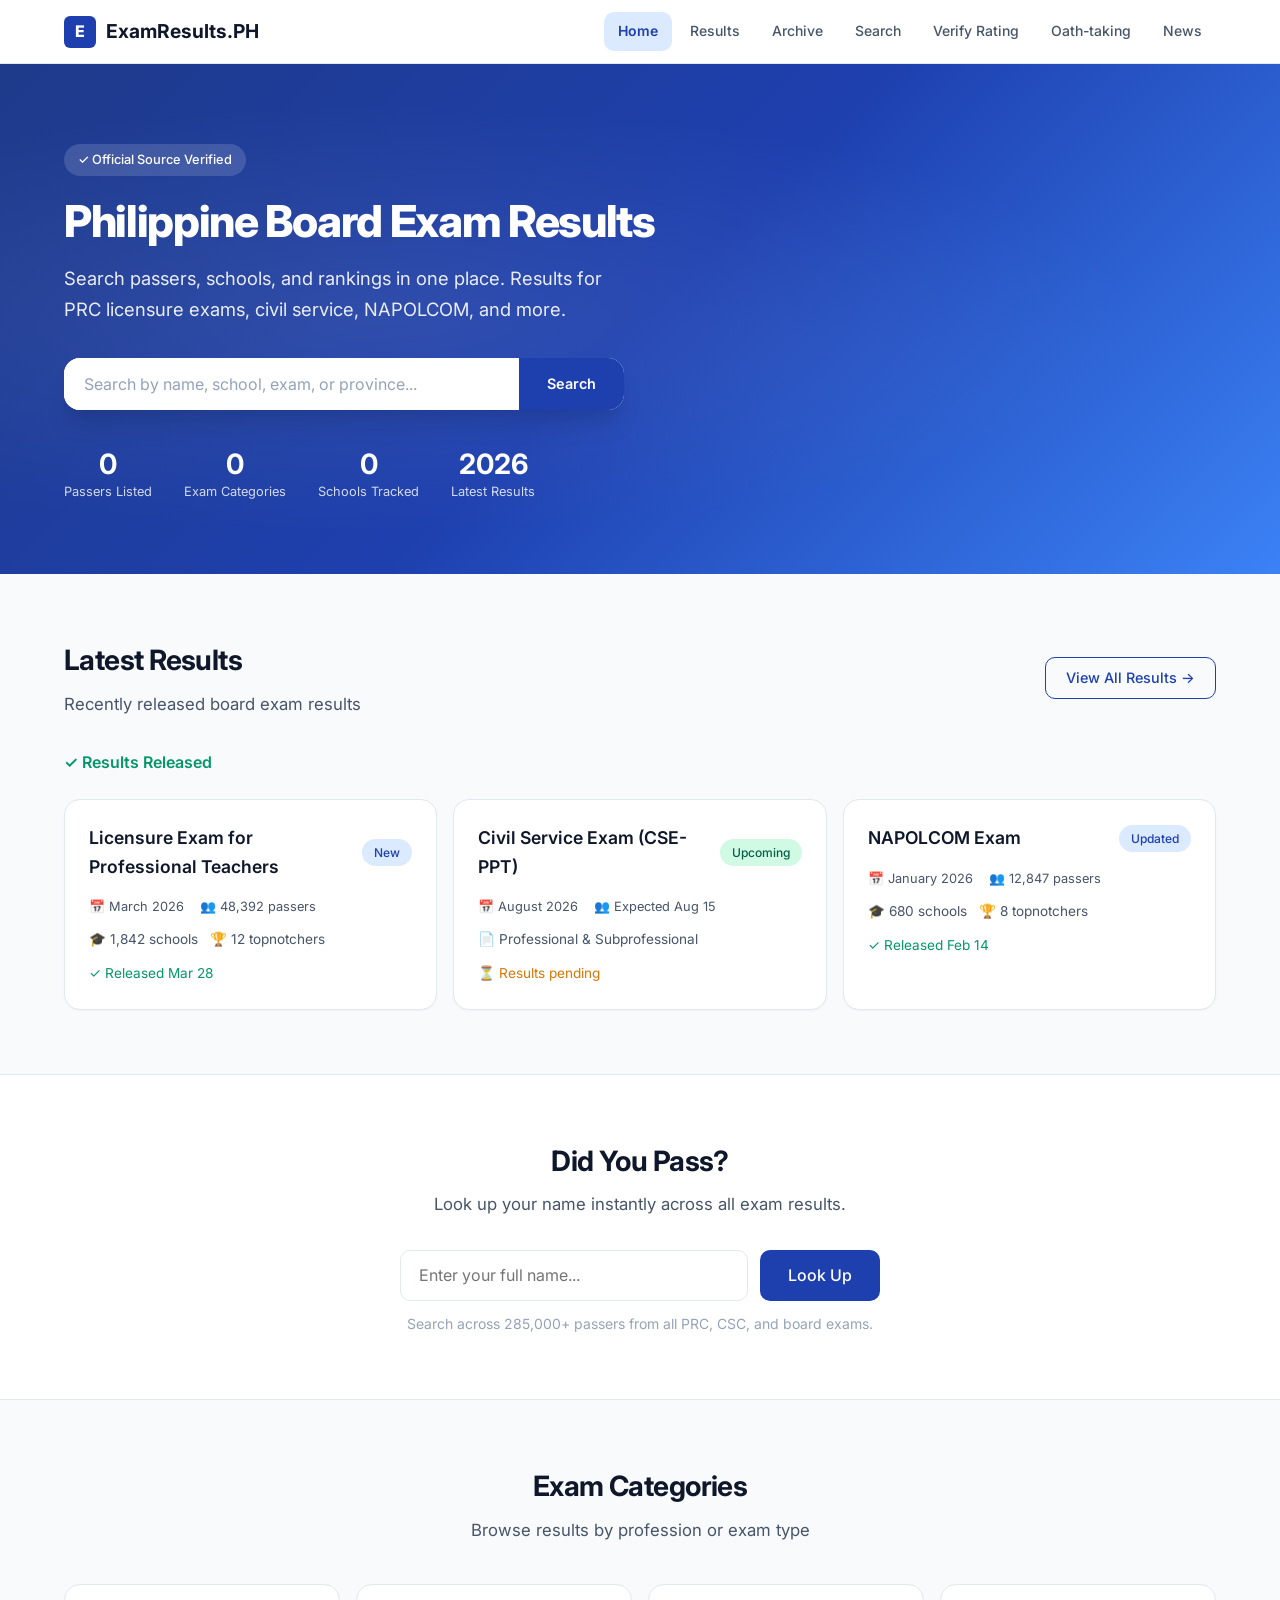
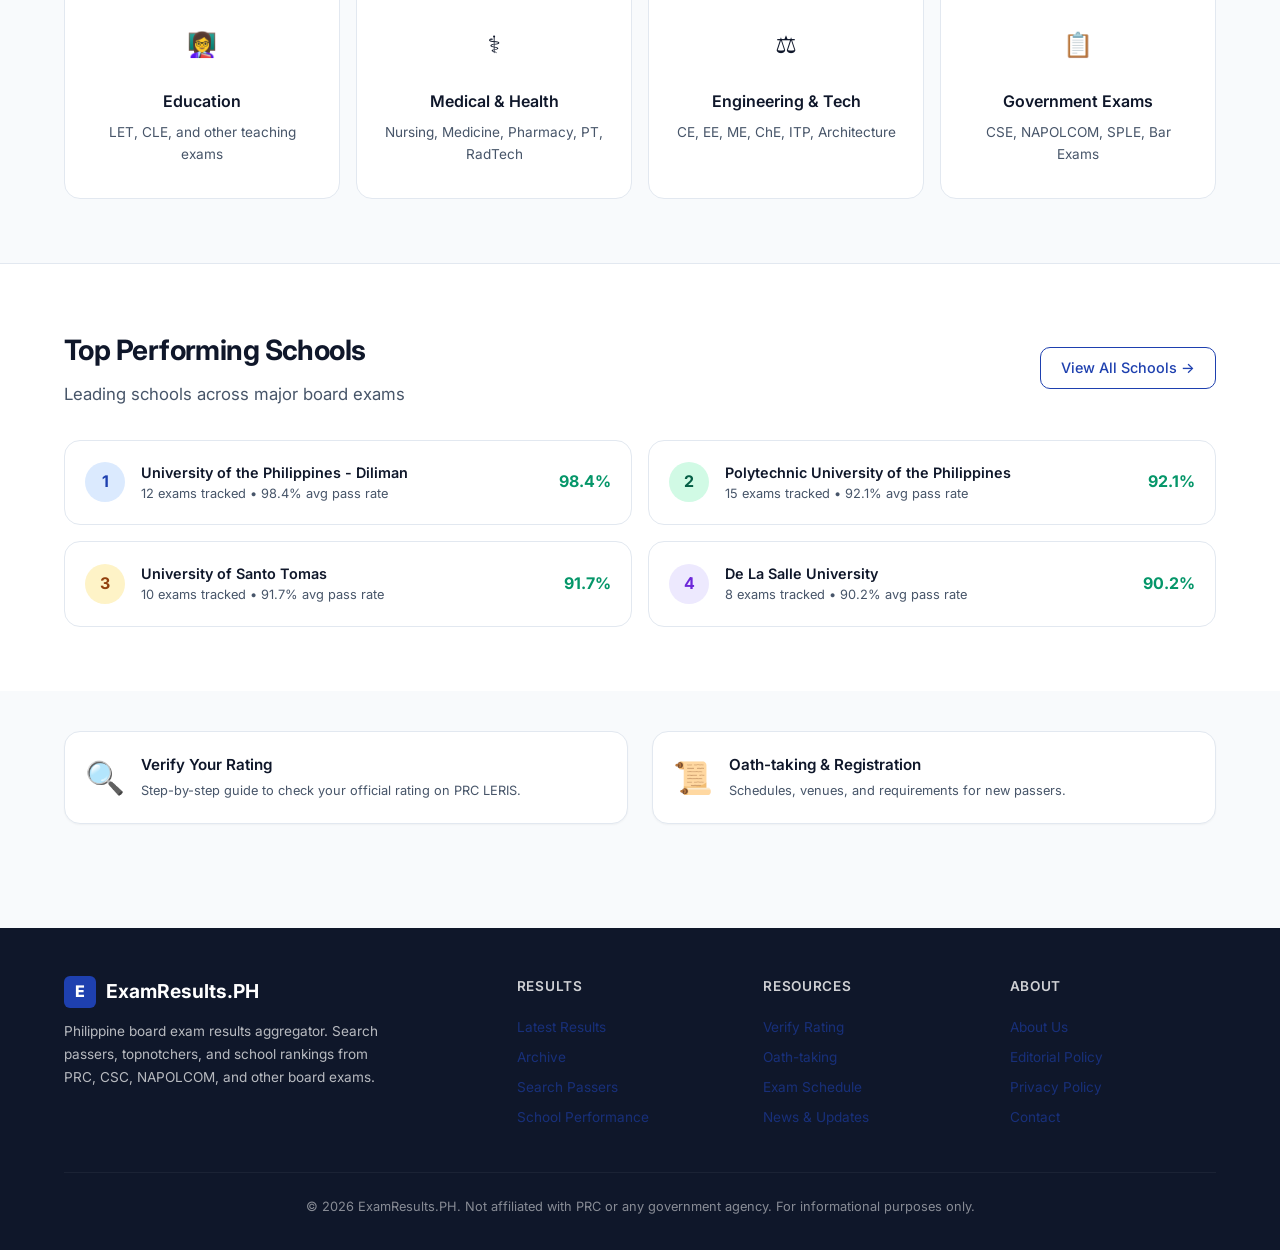
==== commit b992dcbf: "Add files via upload" ====
--- a/index.html
+++ b/index.html
@@ -85,7 +85,7 @@
       <div id="countdown-1"></div>
 
       <div class="grid" style="grid-template-columns: repeat(auto-fill, minmax(340px, 1fr)); gap:16px; margin-top:24px">
-        <a href="exam.html" class="card" style="display:block; text-decoration:none; color:inherit">
+        <a href="exam.html?exam=let-march-2026" class="card" style="display:block; text-decoration:none; color:inherit">
           <div class="card-header flex items-center justify-between">
             <span class="card-title">Licensure Exam for Professional Teachers</span>
             <span class="result-card-badge">New</span>
@@ -102,7 +102,7 @@
             <span style="color:var(--success)">✓ Released Mar 28</span>
           </div>
         </a>
-        <a href="exam.html" class="card" style="display:block; text-decoration:none; color:inherit">
+        <a href="exam.html?exam=cse-august-2026" class="card" style="display:block; text-decoration:none; color:inherit">
           <div class="card-header flex items-center justify-between">
             <span class="card-title">Civil Service Exam (CSE-PPT)</span>
             <span class="result-card-badge" style="background:#d1fae5; color:#065f46">Upcoming</span>
@@ -118,7 +118,7 @@
             <span style="color:var(--warning)">⏳ Results pending</span>
           </div>
         </a>
-        <a href="exam.html" class="card" style="display:block; text-decoration:none; color:inherit">
+        <a href="exam.html?exam=napolcom-january-2026" class="card" style="display:block; text-decoration:none; color:inherit">
           <div class="card-header flex items-center justify-between">
             <span class="card-title">NAPOLCOM Exam</span>
             <span class="result-card-badge">Updated</span>
